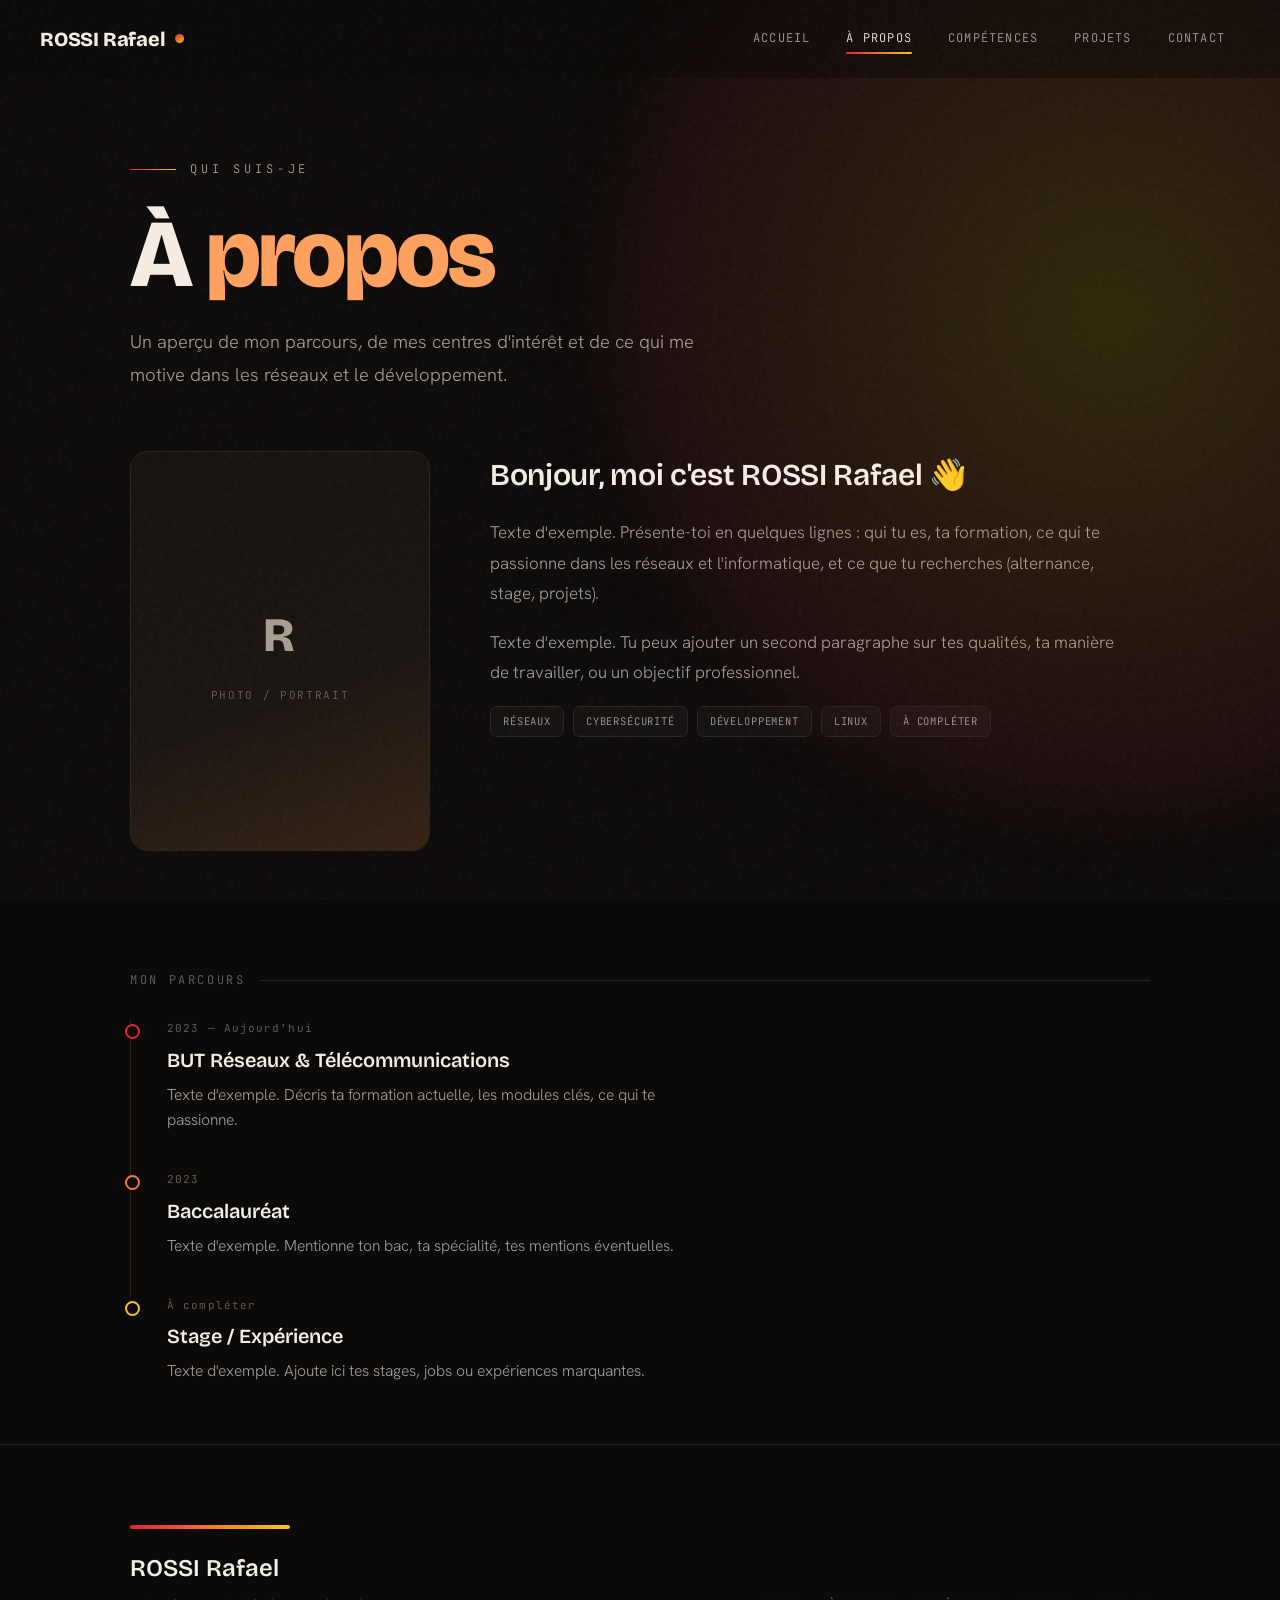
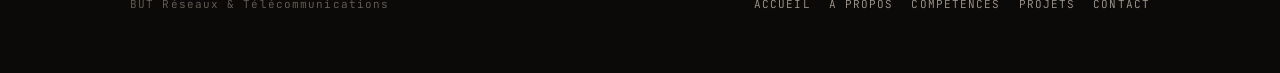
==== a-propos.html @ 5525b26b "Add files via upload" ====
<!DOCTYPE html>
<html lang="fr">
<head>
<meta charset="UTF-8">
<meta name="viewport" content="width=device-width, initial-scale=1.0">
<title>À propos — Portfolio BUT R&T</title>
<link rel="stylesheet" href="style.css">
</head>
<body>

<nav class="topnav">
  <a class="brand" href="index.html"><span data-profil-nom>ROSSI Rafael</span><span class="brand-dot"></span></a>
  <button class="nav-toggle">Menu</button>
  <div class="nav-links">
    <a href="index.html">Accueil</a>
    <a href="a-propos.html">À propos</a>
    <a href="competences.html">Compétences</a>
    <a href="projets.html">Projets</a>
    <a href="contact.html">Contact</a>
  </div>
</nav>

<div class="page-head">
  <div class="heat-glow"></div>
  <div class="wrap">
    <p class="eyebrow stagger d1">Qui suis-je</p>
    <h1 class="page-title stagger d2">À <span class="grad-orange">propos</span></h1>
    <p class="page-intro stagger d3">Un aperçu de mon parcours, de mes centres d'intérêt et de ce qui me motive dans les réseaux et le développement.</p>
  </div>
</div>

<main>
  <div class="wrap">
    <div class="about-grid">
      <div class="portrait reveal">
        <div class="ph"><span class="big" data-profil-initiale>R</span><span>Photo / portrait</span></div>
      </div>
      <div class="about-body reveal">
        <h2>Bonjour, moi c'est <span data-profil-nom>ROSSI Rafael</span> 👋</h2>
        <p>Texte d'exemple. Présente-toi en quelques lignes : qui tu es, ta formation, ce qui te passionne dans les réseaux et l'informatique, et ce que tu recherches (alternance, stage, projets).</p>
        <p>Texte d'exemple. Tu peux ajouter un second paragraphe sur tes qualités, ta manière de travailler, ou un objectif professionnel.</p>
        <div class="tags-row">
          <span class="tag">Réseaux</span>
          <span class="tag">Cybersécurité</span>
          <span class="tag">Développement</span>
          <span class="tag">Linux</span>
          <span class="tag">À compléter</span>
        </div>
      </div>
    </div>

    <div class="timeline">
      <p class="section-label reveal">Mon parcours</p>
      <div id="timeline-list"></div>
    </div>
  </div>
</main>

<footer>
  <div class="wrap footer-inner">
    <div>
      <div class="heat-bar"></div>
      <p class="f-name" data-profil-nom>ROSSI Rafael</p>
      <p class="f-sub" data-profil-formation>BUT Réseaux & Télécommunications</p>
    </div>
    <div class="f-links">
      <a href="index.html">Accueil</a><a href="a-propos.html">À propos</a>
      <a href="competences.html">Compétences</a><a href="projets.html">Projets</a><a href="contact.html">Contact</a>
    </div>
  </div>
</footer>

<script src="data.js"></script>
<script src="main.js"></script>
<script>
  const tl = document.getElementById('timeline-list');
  PARCOURS.forEach(p=>{
    const d = document.createElement('div');
    d.className='tl-item reveal';
    d.innerHTML = `<div class="tl-date">${p.date}</div><div class="tl-title">${p.titre}</div><div class="tl-desc">${p.desc}</div>`;
    tl.appendChild(d);
  });
</script>
</body>
</html>
---- style.css ----
/* =================================================================
   PORTFOLIO BUT R&T — Feuille de style partagée
   ================================================================= */
@import url('https://fonts.googleapis.com/css2?family=Bricolage+Grotesque:opsz,wght@12..96,400;12..96,600;12..96,800&family=Hanken+Grotesk:wght@300;400;500;600&family=JetBrains+Mono:wght@400;500;700&display=swap');

:root{
  --bg:#0c0a09;--bg-soft:#15110f;--bg-card:#17120f;
  --ink:#f5ede3;--ink-dim:#a89f93;--ink-faint:#6b635a;--line:#2a241f;
  --rouge:#e02438;--rouge-soft:#ff5b6b;--orange:#f07a2e;--orange-soft:#ffa15e;--jaune:#f5c518;--jaune-soft:#ffe27a;
  --serif:"Bricolage Grotesque",serif;--sans:"Hanken Grotesk",sans-serif;--mono:"JetBrains Mono",monospace;
}
*{margin:0;padding:0;box-sizing:border-box}
html{scroll-behavior:smooth}
body{background:var(--bg);color:var(--ink);font-family:var(--sans);font-weight:300;line-height:1.6;overflow-x:hidden;-webkit-font-smoothing:antialiased;min-height:100vh}
body.locked{overflow:hidden}
body::before{content:"";position:fixed;inset:0;z-index:9999;pointer-events:none;opacity:.04;background-image:url("data:image/svg+xml,%3Csvg viewBox='0 0 200 200' xmlns='http://www.w3.org/2000/svg'%3E%3Cfilter id='n'%3E%3CfeTurbulence type='fractalNoise' baseFrequency='0.9' numOctaves='4'/%3E%3C/filter%3E%3Crect width='100%25' height='100%25' filter='url(%23n)'/%3E%3C/svg%3E")}
::selection{background:var(--orange);color:#0c0a09}
a{color:inherit}
img{max-width:100%;display:block}

.wrap{max-width:1100px;margin:0 auto;padding:0 40px}
@media(max-width:600px){.wrap{padding:0 22px}}

/* ---------- TOP NAV ---------- */
.topnav{position:fixed;top:0;left:0;right:0;z-index:500;display:flex;align-items:center;justify-content:space-between;padding:20px 40px;background:rgba(12,10,9,.55);backdrop-filter:blur(14px);border-bottom:1px solid transparent;transition:border-color .4s ease,background .4s ease}
.topnav.scrolled{border-bottom-color:var(--line);background:rgba(12,10,9,.82)}
.brand{font-family:var(--serif);font-weight:800;font-size:1.25rem;text-decoration:none;color:var(--ink);letter-spacing:-.01em;display:flex;align-items:center;gap:9px}
.brand .brand-dot{width:9px;height:9px;border-radius:50%;background:linear-gradient(135deg,var(--rouge),var(--jaune))}
.nav-links{display:flex;gap:6px;align-items:center}
.nav-links a{font-family:var(--mono);font-size:12px;letter-spacing:.1em;text-transform:uppercase;text-decoration:none;color:var(--ink-dim);padding:9px 15px;border-radius:30px;transition:all .3s ease;position:relative}
.nav-links a:hover{color:var(--ink)}
.nav-links a.active{color:var(--ink)}
.nav-links a.active::after{content:"";position:absolute;left:15px;right:15px;bottom:3px;height:2px;border-radius:2px;background:linear-gradient(90deg,var(--rouge),var(--jaune))}
.nav-toggle{display:none;background:none;border:1px solid var(--line);color:var(--ink-dim);font-family:var(--mono);font-size:11px;letter-spacing:.1em;text-transform:uppercase;padding:8px 14px;border-radius:24px;cursor:pointer}
@media(max-width:760px){
  .topnav{padding:16px 22px}
  .nav-toggle{display:block}
  .nav-links{position:absolute;top:100%;left:0;right:0;flex-direction:column;gap:0;background:rgba(12,10,9,.97);border-bottom:1px solid var(--line);max-height:0;overflow:hidden;transition:max-height .4s ease;align-items:stretch}
  .nav-links.open{max-height:340px}
  .nav-links a{padding:16px 24px;border-radius:0;border-bottom:1px solid var(--line);font-size:13px}
  .nav-links a.active::after{display:none}
  .nav-links a.active{color:var(--orange-soft)}
}

/* ---------- HERO / PAGE HEADER ---------- */
.heat-glow{position:absolute;top:-10%;right:-15%;width:70vw;height:70vw;max-width:900px;max-height:900px;background:radial-gradient(circle at 60% 40%,rgba(245,197,24,.16),rgba(240,122,46,.12) 35%,rgba(224,36,56,.09) 60%,transparent 72%);filter:blur(20px);pointer-events:none;animation:float 14s ease-in-out infinite alternate;z-index:0}
@keyframes float{from{transform:translate(0,0)}to{transform:translate(-30px,40px)}}
.eyebrow{font-family:var(--mono);font-size:12px;letter-spacing:.32em;text-transform:uppercase;color:var(--ink-dim);margin-bottom:30px;display:flex;align-items:center;gap:14px}
.eyebrow::before{content:"";width:46px;height:1px;background:linear-gradient(90deg,var(--rouge),var(--jaune))}

.page-head{position:relative;padding:160px 0 60px}
.page-title{font-family:var(--serif);font-weight:800;font-size:clamp(2.8rem,9vw,6rem);line-height:.95;letter-spacing:-.03em;margin-bottom:26px}
.page-intro{max-width:620px;font-size:1.15rem;color:var(--ink-dim);line-height:1.75}

.grad-rouge{color:var(--rouge-soft)}.grad-orange{color:var(--orange-soft)}.grad-jaune{color:var(--jaune-soft)}

/* ---------- HOME HERO ---------- */
header.home{min-height:100vh;display:flex;flex-direction:column;justify-content:center;position:relative;padding:120px 0 90px}
header.home h1{font-family:var(--serif);font-weight:800;font-size:clamp(3.2rem,11vw,8.5rem);line-height:.92;letter-spacing:-.03em;margin-bottom:36px}
header.home h1 .l1{display:block}
header.home h1 .l2{display:block;font-weight:400;font-style:italic;font-size:.6em;color:var(--ink-dim)}
.lede{max-width:560px;font-size:1.18rem;color:var(--ink-dim);line-height:1.7;margin-bottom:48px}
.btn-row{display:flex;gap:16px;flex-wrap:wrap}
.btn{font-family:var(--mono);font-size:12px;letter-spacing:.12em;text-transform:uppercase;padding:14px 26px;border-radius:40px;text-decoration:none;transition:all .3s ease;display:inline-flex;align-items:center;gap:10px;border:1px solid var(--line);color:var(--ink)}
.btn.primary{background:linear-gradient(120deg,var(--rouge),var(--orange));border-color:transparent;color:#fff;font-weight:500}
.btn.primary:hover{transform:translateY(-3px);box-shadow:0 14px 40px rgba(224,36,56,.3)}
.btn:hover{border-color:var(--orange);transform:translateY(-3px)}

/* ---------- HOME : cartes compétences ---------- */
.home-comps{padding:40px 0 120px;position:relative}
.section-label{font-family:var(--mono);font-size:12px;letter-spacing:.22em;text-transform:uppercase;color:var(--ink-faint);margin-bottom:30px;display:flex;align-items:center;gap:14px}
.section-label::after{content:"";flex:1;height:1px;background:var(--line)}
.comp-cards{display:grid;grid-template-columns:repeat(3,1fr);gap:22px}
@media(max-width:820px){.comp-cards{grid-template-columns:1fr}}
.comp-card{position:relative;border:1px solid var(--line);border-radius:18px;padding:34px 30px 30px;text-decoration:none;color:var(--ink);overflow:hidden;transition:transform .4s cubic-bezier(.2,.8,.2,1),border-color .4s ease}
.comp-card .cc-glow{position:absolute;top:-40%;right:-30%;width:80%;height:80%;border-radius:50%;filter:blur(40px);opacity:.25;transition:opacity .4s ease}
.comp-card:hover{transform:translateY(-6px)}
.comp-card[data-c="a"]{--ac:var(--rouge)}.comp-card[data-c="b"]{--ac:var(--orange)}.comp-card[data-c="c"]{--ac:var(--jaune)}
.comp-card:hover{border-color:var(--ac)}
.comp-card .cc-glow{background:var(--ac)}
.comp-card:hover .cc-glow{opacity:.4}
.cc-num{font-family:var(--mono);font-size:12px;color:var(--ink-faint);letter-spacing:.1em;margin-bottom:18px;position:relative}
.cc-title{font-family:var(--serif);font-weight:800;font-size:2.1rem;color:var(--ac);margin-bottom:10px;position:relative;letter-spacing:-.02em}
.cc-sub{font-size:.98rem;color:var(--ink-dim);position:relative;margin-bottom:22px;line-height:1.5}
.cc-link{font-family:var(--mono);font-size:11px;letter-spacing:.12em;text-transform:uppercase;color:var(--ac);position:relative;display:flex;align-items:center;gap:8px}
.cc-link .arrow{transition:transform .35s ease}
.comp-card:hover .cc-link .arrow{transform:translate(4px,-4px)}

/* ---------- SECTIONS COMPÉTENCES (page competences) ---------- */
section.comp{padding:90px 0 70px;position:relative}
.comp-head{display:flex;align-items:baseline;gap:26px;margin-bottom:14px;flex-wrap:wrap}
.comp-num{font-family:var(--mono);font-size:14px;color:var(--ink-faint);letter-spacing:.1em}
.comp-title{font-family:var(--serif);font-weight:800;font-size:clamp(2.4rem,7vw,4.6rem);line-height:1;letter-spacing:-.02em}
.comp-sub{font-family:var(--sans);font-weight:400;font-size:1.05rem;color:var(--ink-dim);margin-bottom:44px;display:inline-block}
.comp-rule{height:1px;width:100%;margin-bottom:46px;opacity:.45}
section[data-c="a"] .comp-title{color:var(--rouge-soft)}section[data-c="b"] .comp-title{color:var(--orange-soft)}section[data-c="c"] .comp-title{color:var(--jaune-soft)}
section[data-c="a"] .comp-rule{background:linear-gradient(90deg,var(--rouge),transparent)}
section[data-c="b"] .comp-rule{background:linear-gradient(90deg,var(--orange),transparent)}
section[data-c="c"] .comp-rule{background:linear-gradient(90deg,var(--jaune),transparent)}
.sec-glow{position:absolute;width:50vw;height:50vw;max-width:560px;max-height:560px;filter:blur(30px);pointer-events:none;opacity:.45;border-radius:50%;z-index:0}
section[data-c="a"] .sec-glow{left:-20%;top:6%;background:radial-gradient(circle,rgba(224,36,56,.16),transparent 65%)}
section[data-c="b"] .sec-glow{right:-20%;top:12%;background:radial-gradient(circle,rgba(240,122,46,.16),transparent 65%)}
section[data-c="c"] .sec-glow{left:-18%;top:18%;background:radial-gradient(circle,rgba(245,197,24,.15),transparent 65%)}

.ce-list{display:flex;flex-direction:column;gap:0;position:relative}
.ce{position:relative;padding:32px 0;border-top:1px solid var(--line);display:grid;grid-template-columns:120px 1fr auto;gap:30px;align-items:start;cursor:pointer;transition:padding-left .4s cubic-bezier(.2,.8,.2,1)}
.ce:last-child{border-bottom:1px solid var(--line)}
.ce:hover{padding-left:22px}
.ce::before{content:"";position:absolute;left:0;top:0;bottom:0;width:2px;background:var(--ac);transform:scaleY(0);transform-origin:top;transition:transform .4s cubic-bezier(.2,.8,.2,1)}
.ce:hover::before{transform:scaleY(1)}
section[data-c="a"] .ce{--ac:var(--rouge)}section[data-c="b"] .ce{--ac:var(--orange)}section[data-c="c"] .ce{--ac:var(--jaune)}
.ce-code{font-family:var(--mono);font-weight:700;font-size:.92rem;color:var(--ac);letter-spacing:.04em;padding-top:4px}
.ce-statement{font-family:var(--serif);font-weight:400;font-size:1.28rem;line-height:1.35;color:var(--ink);letter-spacing:-.01em;margin-bottom:11px}
.ce-statement::first-letter{text-transform:uppercase}
.ce-preview{font-size:.98rem;color:var(--ink-dim);max-width:620px;line-height:1.65;display:-webkit-box;-webkit-line-clamp:2;-webkit-box-orient:vertical;overflow:hidden}
.ce-cta{font-family:var(--mono);font-size:11px;letter-spacing:.12em;text-transform:uppercase;color:var(--ink-faint);white-space:nowrap;display:flex;align-items:center;gap:8px;align-self:center;transition:color .3s ease}
.ce-cta .arrow{display:inline-block;transition:transform .35s cubic-bezier(.2,.8,.2,1)}
.ce:hover .ce-cta{color:var(--ac)}
.ce:hover .ce-cta .arrow{transform:translate(4px,-4px)}
.ce-count{display:inline-block;font-family:var(--mono);font-size:10px;color:var(--ink-faint);border:1px solid var(--line);border-radius:20px;padding:2px 9px;margin-left:10px}
@media(max-width:780px){.ce{grid-template-columns:1fr;gap:9px}.ce-cta{align-self:start}.ce-statement{font-size:1.12rem}}

/* ---------- À PROPOS ---------- */
.about-grid{display:grid;grid-template-columns:300px 1fr;gap:60px;align-items:start;padding-bottom:40px;position:relative}
@media(max-width:820px){.about-grid{grid-template-columns:1fr;gap:40px}}
.portrait{position:relative;aspect-ratio:3/4;border-radius:18px;border:1px solid var(--line);overflow:hidden;background:linear-gradient(160deg,var(--bg-soft),#1d1611)}
.portrait .ph{position:absolute;inset:0;display:flex;align-items:center;justify-content:center;flex-direction:column;gap:14px;color:var(--ink-faint);font-family:var(--mono);font-size:11px;letter-spacing:.15em;text-transform:uppercase}
.portrait .ph .big{font-family:var(--serif);font-size:3rem;color:var(--ink-dim);font-weight:800}
.portrait::after{content:"";position:absolute;inset:0;background:linear-gradient(160deg,transparent 60%,rgba(240,122,46,.12))}
.about-body h2{font-family:var(--serif);font-weight:600;font-size:1.9rem;margin:0 0 18px;letter-spacing:-.01em}
.about-body p{color:var(--ink-dim);font-size:1.06rem;line-height:1.8;margin-bottom:18px;max-width:640px}
.tags-row{display:flex;flex-wrap:wrap;gap:9px;margin-top:8px}
.tag{font-family:var(--mono);font-size:10.5px;letter-spacing:.08em;text-transform:uppercase;color:var(--ink-dim);background:rgba(255,255,255,.03);border:1px solid var(--line);border-radius:7px;padding:6px 12px}

/* timeline */
.timeline{margin-top:80px;position:relative}
.tl-item{position:relative;padding:0 0 38px 36px;border-left:1px solid var(--line)}
.tl-item:last-child{border-left-color:transparent;padding-bottom:0}
.tl-item::before{content:"";position:absolute;left:-6px;top:4px;width:11px;height:11px;border-radius:50%;background:var(--bg);border:2px solid var(--orange)}
.tl-item:nth-child(3n+1)::before{border-color:var(--rouge)}
.tl-item:nth-child(3n+2)::before{border-color:var(--orange)}
.tl-item:nth-child(3n)::before{border-color:var(--jaune)}
.tl-date{font-family:var(--mono);font-size:11px;letter-spacing:.1em;color:var(--ink-faint);margin-bottom:6px}
.tl-title{font-family:var(--serif);font-weight:600;font-size:1.25rem;margin-bottom:6px}
.tl-desc{color:var(--ink-dim);font-size:.98rem;line-height:1.65;max-width:560px}

/* ---------- PROJETS ---------- */
.filters{display:flex;gap:10px;flex-wrap:wrap;margin-bottom:44px}
.filter-btn{font-family:var(--mono);font-size:11px;letter-spacing:.1em;text-transform:uppercase;padding:10px 20px;border-radius:30px;border:1px solid var(--line);background:transparent;color:var(--ink-dim);cursor:pointer;transition:all .3s ease}
.filter-btn:hover{color:var(--ink);border-color:var(--ink-faint)}
.filter-btn.active{background:var(--ink);color:var(--bg);border-color:var(--ink);font-weight:500}
.proj-grid{display:grid;grid-template-columns:repeat(2,1fr);gap:24px;padding-bottom:30px}
@media(max-width:760px){.proj-grid{grid-template-columns:1fr}}
.pcard{position:relative;border:1px solid var(--line);border-radius:16px;overflow:hidden;cursor:pointer;background:var(--bg-card);transition:transform .4s cubic-bezier(.2,.8,.2,1),border-color .4s ease}
.pcard:hover{transform:translateY(-6px)}
.pcard[data-c="a"]{--ac:var(--rouge)}.pcard[data-c="b"]{--ac:var(--orange)}.pcard[data-c="c"]{--ac:var(--jaune)}
.pcard:hover{border-color:var(--ac)}
.pcard-cover{aspect-ratio:16/9;position:relative;display:flex;align-items:center;justify-content:center;background:linear-gradient(150deg,var(--bg-soft),#1c150f);overflow:hidden}
.pcard-cover .cv-glow{position:absolute;inset:0;background:radial-gradient(circle at 70% 30%,var(--ac),transparent 60%);opacity:.18}
.pcard-cover .cv-mark{font-family:var(--serif);font-size:2.6rem;font-weight:800;color:var(--ac);opacity:.55}
.pcard-body{padding:22px 24px 24px}
.pcard-comp{font-family:var(--mono);font-size:10px;letter-spacing:.12em;text-transform:uppercase;color:var(--ac);margin-bottom:10px}
.pcard-title{font-family:var(--serif);font-weight:600;font-size:1.35rem;margin-bottom:10px;letter-spacing:-.01em}
.pcard-desc{font-size:.96rem;color:var(--ink-dim);line-height:1.6;display:-webkit-box;-webkit-line-clamp:2;-webkit-box-orient:vertical;overflow:hidden;margin-bottom:14px}
.pcard-tags{display:flex;flex-wrap:wrap;gap:7px}
.empty-msg{grid-column:1/-1;text-align:center;color:var(--ink-faint);font-family:var(--mono);font-size:13px;letter-spacing:.05em;padding:50px 0}

/* ---------- CONTACT ---------- */
.contact-grid{display:grid;grid-template-columns:1fr 1fr;gap:60px;align-items:start;padding-bottom:40px}
@media(max-width:820px){.contact-grid{grid-template-columns:1fr;gap:44px}}
.contact-info h2{font-family:var(--serif);font-weight:600;font-size:1.7rem;margin-bottom:20px;letter-spacing:-.01em}
.contact-info p{color:var(--ink-dim);font-size:1.05rem;line-height:1.75;margin-bottom:28px;max-width:440px}
.contact-list{display:flex;flex-direction:column;gap:4px}
.contact-row{display:flex;align-items:center;gap:16px;padding:18px 0;border-bottom:1px solid var(--line);text-decoration:none;color:var(--ink);transition:padding-left .3s ease}
.contact-row:hover{padding-left:10px}
.contact-row .cr-ic{width:42px;height:42px;border-radius:12px;border:1px solid var(--line);display:flex;align-items:center;justify-content:center;font-family:var(--mono);font-size:13px;color:var(--orange-soft);flex-shrink:0}
.contact-row .cr-label{font-family:var(--mono);font-size:10px;letter-spacing:.14em;text-transform:uppercase;color:var(--ink-faint);margin-bottom:3px}
.contact-row .cr-val{font-size:1.02rem;color:var(--ink)}
form .field{margin-bottom:20px}
form label{display:block;font-family:var(--mono);font-size:11px;letter-spacing:.12em;text-transform:uppercase;color:var(--ink-dim);margin-bottom:9px}
form input,form textarea{width:100%;background:var(--bg-soft);border:1px solid var(--line);border-radius:12px;padding:14px 16px;color:var(--ink);font-family:var(--sans);font-size:1rem;transition:border-color .3s ease}
form input:focus,form textarea:focus{outline:none;border-color:var(--orange)}
form textarea{resize:vertical;min-height:130px}
.form-card{border:1px solid var(--line);border-radius:18px;padding:34px 32px;background:var(--bg-soft);position:relative}
.form-note{font-family:var(--mono);font-size:10.5px;color:var(--ink-faint);margin-top:14px;letter-spacing:.04em;line-height:1.6}

/* ---------- FOOTER ---------- */
footer{padding:80px 0 60px;border-top:1px solid var(--line);margin-top:60px;position:relative}
.footer-inner{display:flex;justify-content:space-between;align-items:flex-end;flex-wrap:wrap;gap:30px}
footer .heat-bar{height:4px;width:160px;background:linear-gradient(90deg,var(--rouge),var(--orange),var(--jaune));border-radius:4px;margin-bottom:20px}
footer .f-name{font-family:var(--serif);font-size:1.5rem;color:var(--ink);font-weight:600;margin-bottom:8px}
footer .f-sub{color:var(--ink-faint);font-family:var(--mono);font-size:11px;letter-spacing:.1em}
.f-links{display:flex;gap:18px;flex-wrap:wrap}
.f-links a{font-family:var(--mono);font-size:11px;letter-spacing:.1em;text-transform:uppercase;color:var(--ink-dim);text-decoration:none;transition:color .3s ease}
.f-links a:hover{color:var(--orange-soft)}

/* ---------- MODAL ---------- */
.modal{position:fixed;inset:0;z-index:1000;display:flex;justify-content:center;align-items:flex-start;padding:6vh 24px;opacity:0;pointer-events:none;transition:opacity .4s ease}
.modal.open{opacity:1;pointer-events:auto}
.modal-backdrop{position:absolute;inset:0;background:rgba(6,5,4,.7);backdrop-filter:blur(8px)}
.modal-panel{position:relative;width:100%;max-width:760px;max-height:88vh;overflow-y:auto;background:var(--bg-soft);border:1px solid var(--line);border-top:3px solid var(--ac,var(--orange));border-radius:18px;padding:54px 54px 60px;transform:translateY(40px) scale(.98);transition:transform .45s cubic-bezier(.2,.85,.25,1);box-shadow:0 40px 120px rgba(0,0,0,.6)}
.modal.open .modal-panel{transform:none}
.modal-panel::-webkit-scrollbar{width:8px}
.modal-panel::-webkit-scrollbar-thumb{background:var(--line);border-radius:8px}
.modal-glow{position:absolute;top:-30%;right:-20%;width:60%;height:60%;border-radius:50%;filter:blur(60px);opacity:.22;background:var(--ac,var(--orange));pointer-events:none}
.m-close{position:absolute;top:20px;right:22px;width:40px;height:40px;border-radius:50%;border:1px solid var(--line);background:transparent;color:var(--ink-dim);font-size:20px;cursor:pointer;display:flex;align-items:center;justify-content:center;transition:all .3s ease;z-index:3}
.m-close:hover{border-color:var(--ac);color:var(--ink);transform:rotate(90deg)}
.m-comp{font-family:var(--mono);font-size:11px;letter-spacing:.2em;text-transform:uppercase;color:var(--ink-faint);margin-bottom:16px;position:relative}
.m-code{font-family:var(--mono);font-weight:700;font-size:.88rem;color:var(--ac);letter-spacing:.05em;margin-bottom:12px;position:relative}
.m-statement{font-family:var(--serif);font-weight:600;font-size:clamp(1.6rem,4vw,2.4rem);line-height:1.18;letter-spacing:-.02em;color:var(--ink);margin-bottom:32px;position:relative}
.m-statement::first-letter{text-transform:uppercase}
.m-section-label{font-family:var(--mono);font-size:11px;letter-spacing:.18em;text-transform:uppercase;color:var(--ac);margin:34px 0 16px;display:flex;align-items:center;gap:12px;position:relative}
.m-section-label::after{content:"";flex:1;height:1px;background:var(--line)}
.m-desc{font-size:1.06rem;line-height:1.8;color:var(--ink-dim);position:relative}
.m-desc p{margin-bottom:14px}
.proj{position:relative;border:1px solid var(--line);border-radius:14px;padding:22px 24px;margin-bottom:14px;transition:border-color .3s ease,transform .3s ease}
.proj:hover{border-color:var(--ac);transform:translateY(-2px)}
.proj-title{font-family:var(--serif);font-weight:600;font-size:1.22rem;color:var(--ink);margin-bottom:8px;display:flex;align-items:center;gap:10px;flex-wrap:wrap}
.proj-title a{color:var(--ac);text-decoration:none;font-family:var(--mono);font-size:.66rem;letter-spacing:.1em;border:1px solid var(--line);border-radius:20px;padding:3px 10px;transition:all .3s ease}
.proj-title a:hover{background:var(--ac);color:var(--bg);border-color:var(--ac)}
.proj-desc{font-size:.96rem;color:var(--ink-dim);line-height:1.7;margin-bottom:12px}
.proj-tags{display:flex;flex-wrap:wrap;gap:8px}
.proj-tag{font-family:var(--mono);font-size:10px;letter-spacing:.08em;text-transform:uppercase;color:var(--ink-faint);background:rgba(255,255,255,.03);border:1px solid var(--line);border-radius:6px;padding:4px 9px}
@media(max-width:600px){.modal-panel{padding:46px 24px 46px}}

/* ---------- PREUVES (galerie photos dans le détail projet) ---------- */
.proof-grid{display:grid;grid-template-columns:repeat(3,1fr);gap:12px}
@media(max-width:600px){.proof-grid{grid-template-columns:repeat(2,1fr)}}
.proof{position:relative;border:1px solid var(--line);border-radius:12px;overflow:hidden;background:var(--bg);aspect-ratio:4/3;cursor:pointer;transition:border-color .3s ease,transform .3s ease}
.proof:hover{border-color:var(--ac);transform:translateY(-2px)}
.proof img{width:100%;height:100%;object-fit:cover;display:block}
.proof .proof-cap{position:absolute;left:0;right:0;bottom:0;padding:8px 10px;font-size:11px;line-height:1.4;color:var(--ink);background:linear-gradient(0deg,rgba(8,6,5,.92),transparent);font-family:var(--sans)}
.proof.empty{cursor:default;display:flex;align-items:center;justify-content:center;padding:14px;text-align:center;border-style:dashed}
.proof.empty:hover{transform:none;border-color:var(--line)}
.proof.empty .ph-ic{font-size:1.6rem;color:var(--ink-faint);margin-bottom:8px}
.proof.empty .ph-txt{font-family:var(--mono);font-size:9.5px;letter-spacing:.08em;text-transform:uppercase;color:var(--ink-faint);line-height:1.5}
.proof .zoom-hint{position:absolute;top:8px;right:8px;width:26px;height:26px;border-radius:50%;background:rgba(8,6,5,.6);color:#fff;display:flex;align-items:center;justify-content:center;font-size:13px;opacity:0;transition:opacity .3s ease}
.proof:hover .zoom-hint{opacity:1}
.proof-empty-msg{font-family:var(--mono);font-size:12px;color:var(--ink-faint);letter-spacing:.04em;padding:6px 0}

/* lightbox (visionneuse plein écran) */
.lightbox{position:fixed;inset:0;z-index:2000;display:flex;align-items:center;justify-content:center;flex-direction:column;padding:40px;background:rgba(5,4,3,.92);backdrop-filter:blur(10px);opacity:0;pointer-events:none;transition:opacity .35s ease}
.lightbox.open{opacity:1;pointer-events:auto}
.lightbox img{max-width:90vw;max-height:78vh;border-radius:12px;border:1px solid var(--line);box-shadow:0 30px 90px rgba(0,0,0,.6);transform:scale(.96);transition:transform .35s cubic-bezier(.2,.85,.25,1)}
.lightbox.open img{transform:none}
.lightbox .lb-cap{margin-top:18px;color:var(--ink-dim);font-size:.95rem;max-width:600px;text-align:center;line-height:1.6}
.lightbox .lb-close{position:absolute;top:24px;right:28px;width:46px;height:46px;border-radius:50%;border:1px solid var(--line);background:transparent;color:var(--ink);font-size:22px;cursor:pointer;transition:all .3s ease}
.lightbox .lb-close:hover{transform:rotate(90deg);border-color:var(--orange)}

/* ---------- REVEAL ---------- */
.reveal{opacity:0;transform:translateY(32px);transition:opacity .9s cubic-bezier(.2,.8,.2,1),transform .9s cubic-bezier(.2,.8,.2,1)}
.reveal.in{opacity:1;transform:none}
.stagger{opacity:0;transform:translateY(24px);animation:rise .9s cubic-bezier(.2,.8,.2,1) forwards}
@keyframes rise{to{opacity:1;transform:none}}
.d1{animation-delay:.05s}.d2{animation-delay:.16s}.d3{animation-delay:.27s}.d4{animation-delay:.38s}.d5{animation-delay:.49s}
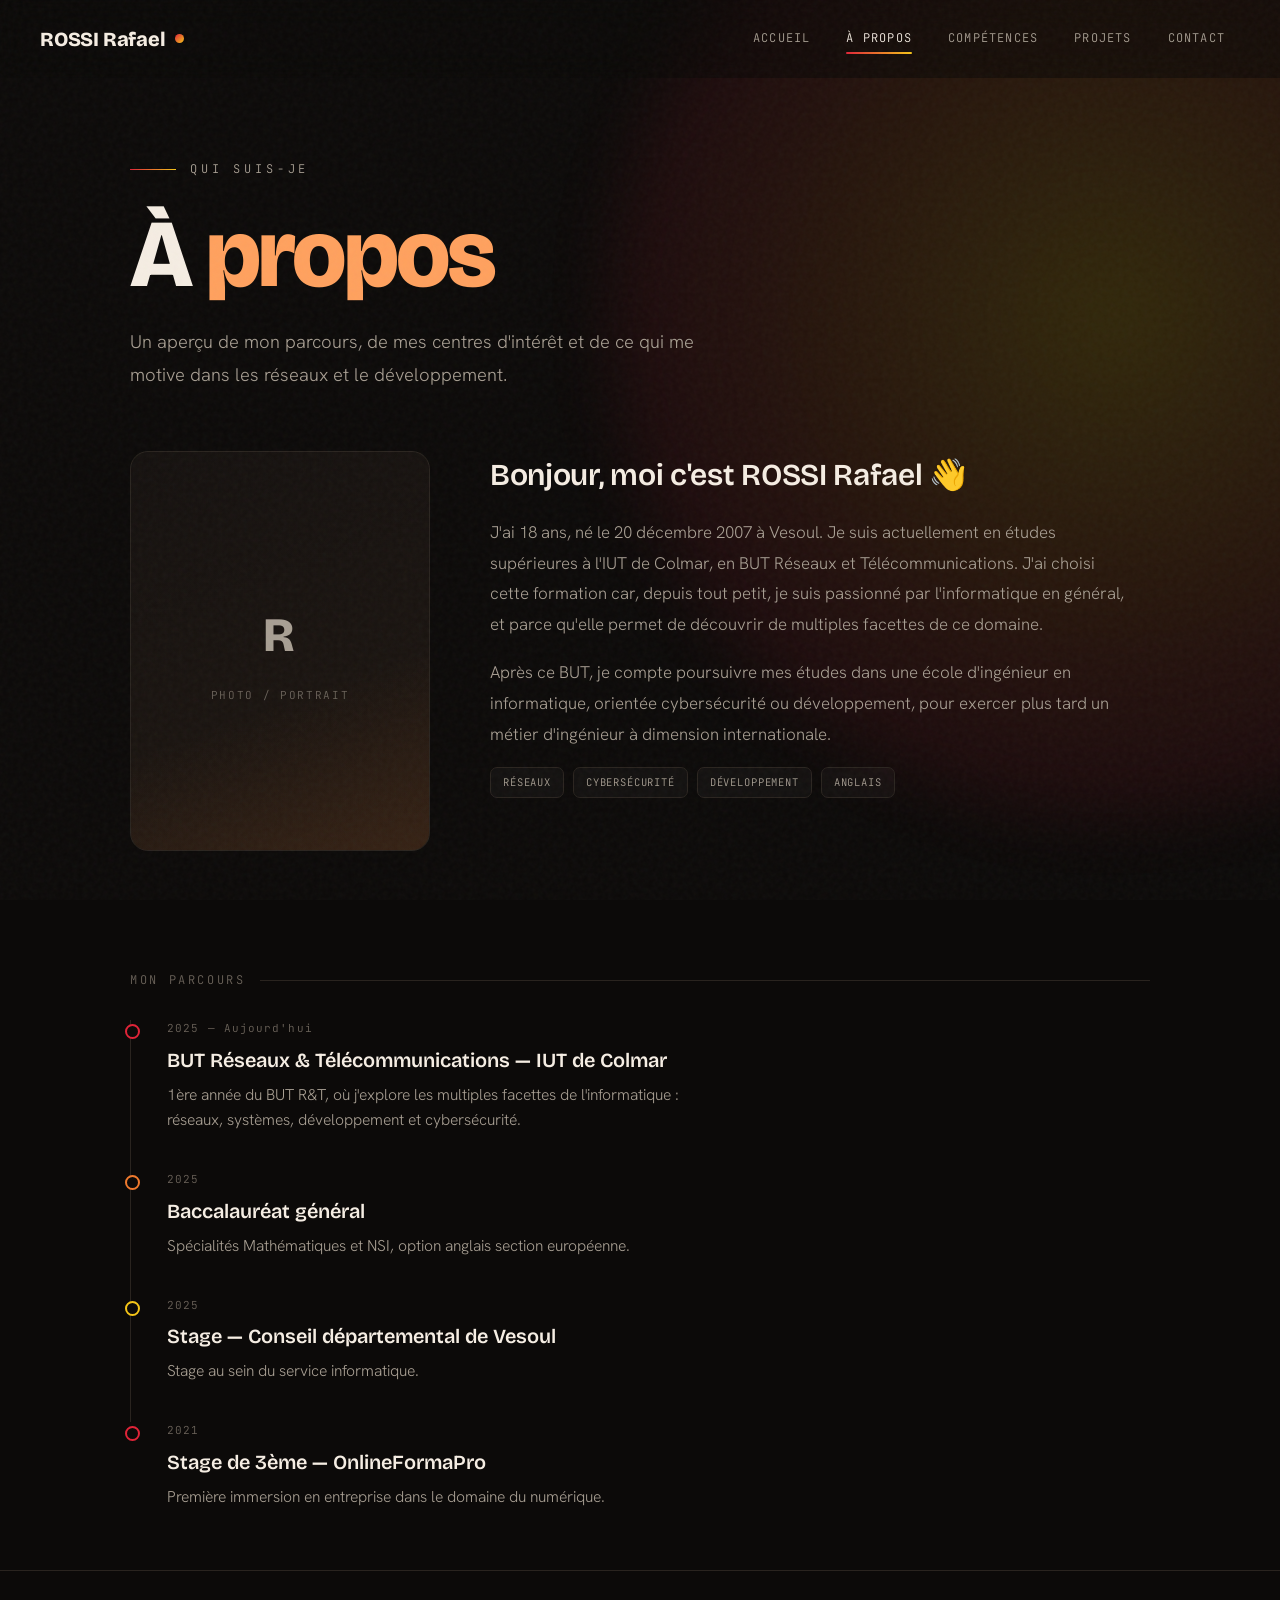
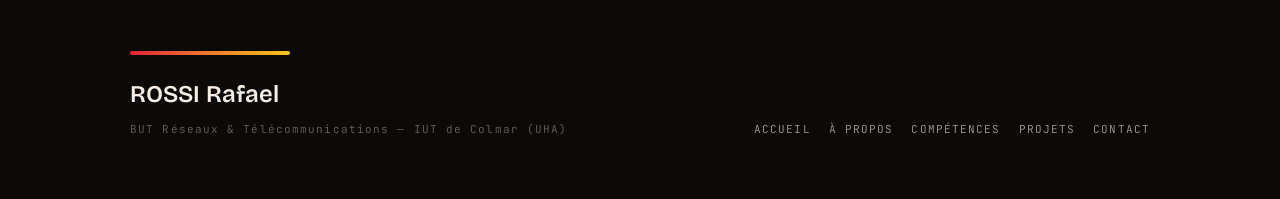
==== commit 9a110fb9: "Add files via upload" ====
--- a/a-propos.html
+++ b/a-propos.html
@@ -37,14 +37,13 @@
       </div>
       <div class="about-body reveal">
         <h2>Bonjour, moi c'est <span data-profil-nom>ROSSI Rafael</span> 👋</h2>
-        <p>Texte d'exemple. Présente-toi en quelques lignes : qui tu es, ta formation, ce qui te passionne dans les réseaux et l'informatique, et ce que tu recherches (alternance, stage, projets).</p>
-        <p>Texte d'exemple. Tu peux ajouter un second paragraphe sur tes qualités, ta manière de travailler, ou un objectif professionnel.</p>
+        <p>J'ai 18 ans, né le 20 décembre 2007 à Vesoul. Je suis actuellement en études supérieures à l'IUT de Colmar, en BUT Réseaux et Télécommunications. J'ai choisi cette formation car, depuis tout petit, je suis passionné par l'informatique en général, et parce qu'elle permet de découvrir de multiples facettes de ce domaine.</p>
+        <p>Après ce BUT, je compte poursuivre mes études dans une école d'ingénieur en informatique, orientée cybersécurité ou développement, pour exercer plus tard un métier d'ingénieur à dimension internationale.</p>
         <div class="tags-row">
           <span class="tag">Réseaux</span>
           <span class="tag">Cybersécurité</span>
           <span class="tag">Développement</span>
-          <span class="tag">Linux</span>
-          <span class="tag">À compléter</span>
+          <span class="tag">Anglais</span>
         </div>
       </div>
     </div>
--- a/style.css
+++ b/style.css
@@ -91,7 +91,8 @@
 .comp-head{display:flex;align-items:baseline;gap:26px;margin-bottom:14px;flex-wrap:wrap}
 .comp-num{font-family:var(--mono);font-size:14px;color:var(--ink-faint);letter-spacing:.1em}
 .comp-title{font-family:var(--serif);font-weight:800;font-size:clamp(2.4rem,7vw,4.6rem);line-height:1;letter-spacing:-.02em}
-.comp-sub{font-family:var(--sans);font-weight:400;font-size:1.05rem;color:var(--ink-dim);margin-bottom:44px;display:inline-block}
+.comp-sub{font-family:var(--sans);font-weight:400;font-size:1.05rem;color:var(--ink-dim);margin-bottom:20px;display:inline-block}
+.comp-intro{max-width:760px;font-size:1.02rem;line-height:1.7;color:var(--ink-dim);margin-bottom:40px}
 .comp-rule{height:1px;width:100%;margin-bottom:46px;opacity:.45}
 section[data-c="a"] .comp-title{color:var(--rouge-soft)}section[data-c="b"] .comp-title{color:var(--orange-soft)}section[data-c="c"] .comp-title{color:var(--jaune-soft)}
 section[data-c="a"] .comp-rule{background:linear-gradient(90deg,var(--rouge),transparent)}
